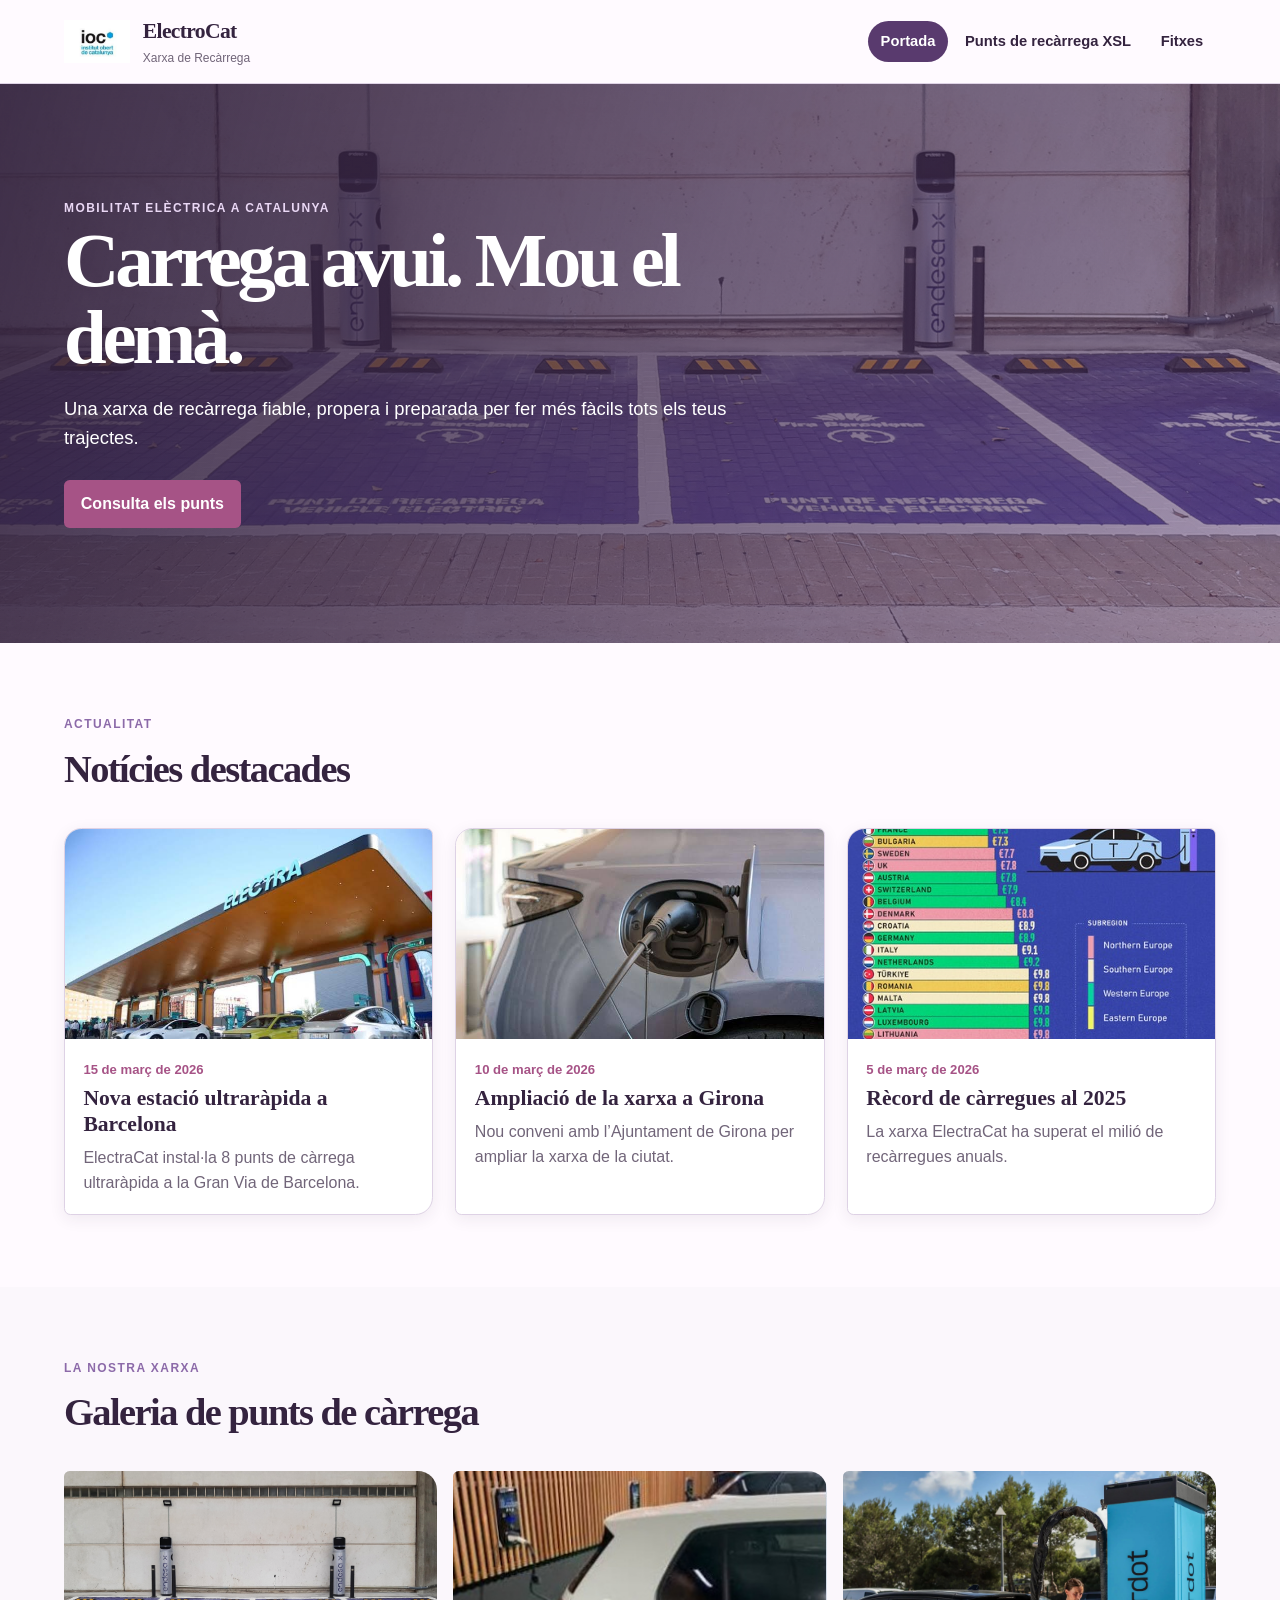
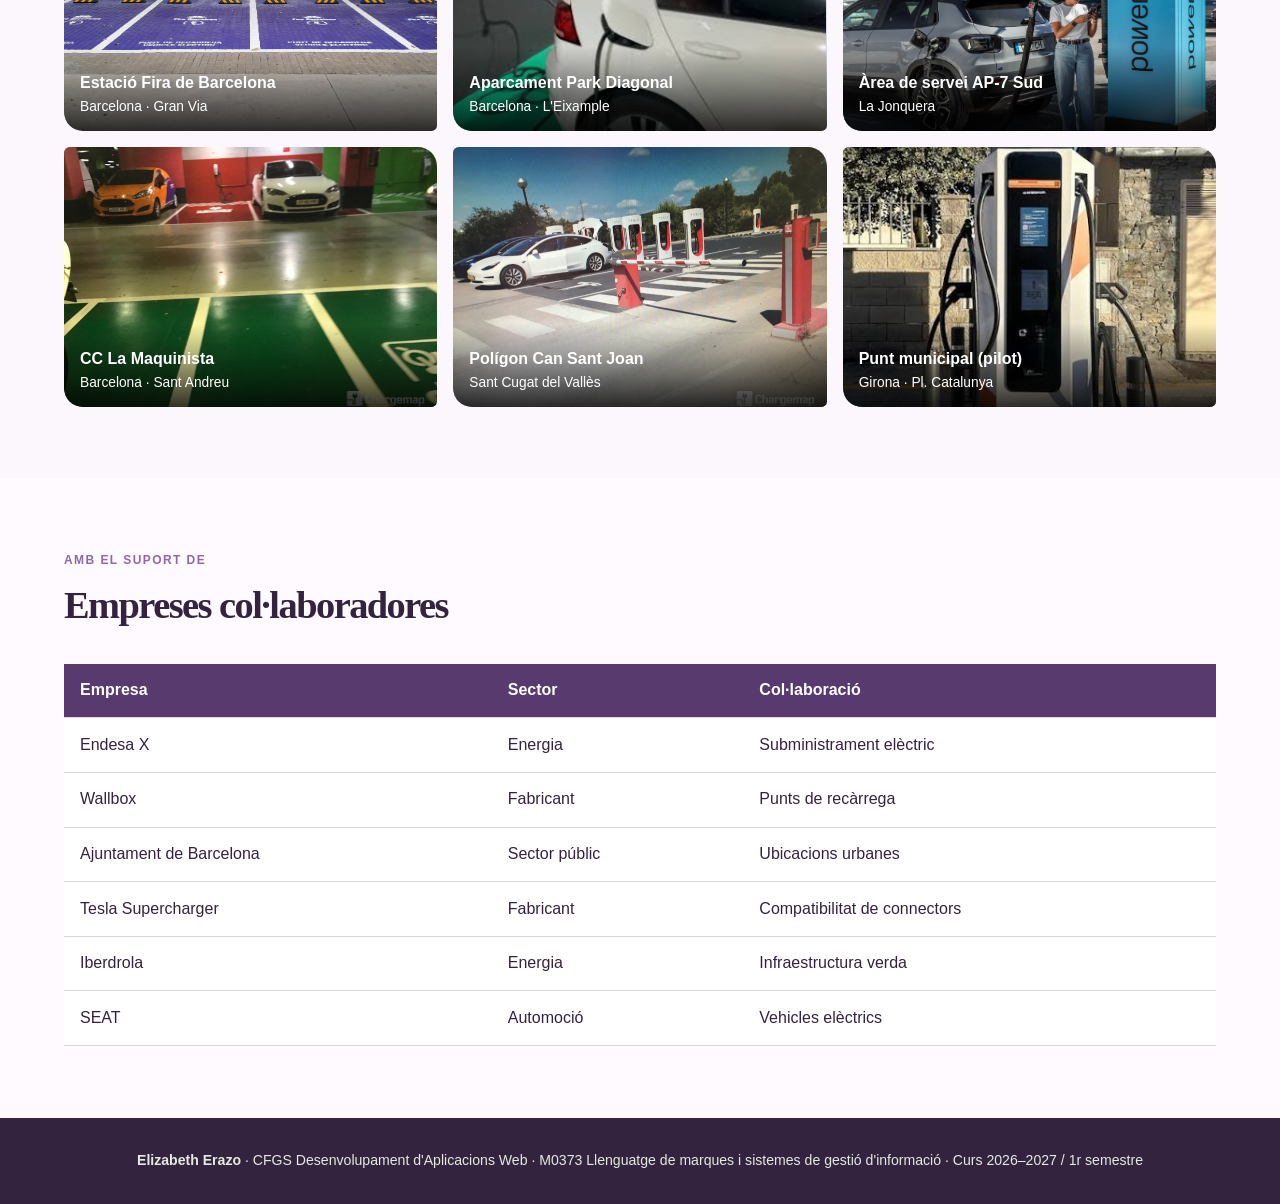
==== index.html @ 40fdbb2b "feat(imp) implementation web ElectroCat work ioc)" ====
<!doctype html>
<html lang="ca">
<head>
  <meta charset="utf-8">
  <meta name="viewport" content="width=device-width, initial-scale=1">
  <meta name="description" content="ElectroCat, xarxa de punts de recàrrega de vehicles elèctrics.">
  <title>ElectroCat | Xarxa de Recàrrega</title>
  <link rel="stylesheet" href="CSS/styles.css">
</head>
<body>
  <header class="site-header">
    <a class="brand" href="index.html" aria-label="ElectroCat, portada">
      <img src="imatges/logoIoc.jpg" alt="Logotip de l'IOC">
      <span><strong>ElectroCat</strong><small>Xarxa de Recàrrega</small></span>
    </a>
    <nav aria-label="Navegació principal">
      <a class="active" aria-current="page" href="index.html">Portada</a>
      <a href="electracat_erazo.xml">Punts de recàrrega XSL</a>
      <a href="fitxes.html">Fitxes</a>
    </nav>
  </header>

  <main>
    <section class="hero" aria-labelledby="hero-title">
      <p class="eyebrow">Mobilitat elèctrica a Catalunya</p>
      <h1 id="hero-title">Carrega avui. Mou el demà.</h1>
      <p>Una xarxa de recàrrega fiable, propera i preparada per fer més fàcils tots els teus trajectes.</p>
      <a class="button" href="fitxes.html">Consulta els punts</a>
    </section>

    <section class="content-section" aria-labelledby="noticies-title">
      <div class="section-heading"><p class="eyebrow">Actualitat</p><h2 id="noticies-title">Notícies destacades</h2></div>
      <div class="news-grid">
        <article class="news-card">
          <img src="imatges/noticia1.jpg" alt="Punt de recàrrega per a vehicles elèctrics">
          <div><time datetime="2026-03-15">15 de març de 2026</time><h3>Nova estació ultraràpida a Barcelona</h3><p>ElectraCat instal·la 8 punts de càrrega ultraràpida a la Gran Via de Barcelona.</p></div>
        </article>
        <article class="news-card">
          <img src="imatges/noticia2.jpg" alt="Vehicles carregant en una estació">
          <div><time datetime="2026-03-10">10 de març de 2026</time><h3>Ampliació de la xarxa a Girona</h3><p>Nou conveni amb l’Ajuntament de Girona per ampliar la xarxa de la ciutat.</p></div>
        </article>
        <article class="news-card">
          <img src="imatges/noticia3.jpg" alt="Vehicle elèctric connectat a un carregador">
          <div><time datetime="2026-03-05">5 de març de 2026</time><h3>Rècord de càrregues al 2025</h3><p>La xarxa ElectraCat ha superat el milió de recàrregues anuals.</p></div>
        </article>
      </div>
    </section>

    <section class="content-section pale" aria-labelledby="galeria-title">
      <div class="section-heading"><p class="eyebrow">La nostra xarxa</p><h2 id="galeria-title">Galeria de punts de càrrega</h2></div>
      <div class="gallery">
        <figure><img src="imatges/E001.jpg" alt="Estació Fira de Barcelona"><figcaption><strong>Estació Fira de Barcelona</strong><span>Barcelona · Gran Via</span></figcaption></figure>
        <figure><img src="imatges/E002.jpg" alt="Aparcament Park Diagonal"><figcaption><strong>Aparcament Park Diagonal</strong><span>Barcelona · L'Eixample</span></figcaption></figure>
        <figure><img src="imatges/E003.jpg" alt="Àrea de servei AP-7 Sud"><figcaption><strong>Àrea de servei AP-7 Sud</strong><span>La Jonquera</span></figcaption></figure>
        <figure><img src="imatges/E004.jpg" alt="CC La Maquinista"><figcaption><strong>CC La Maquinista</strong><span>Barcelona · Sant Andreu</span></figcaption></figure>
        <figure><img src="imatges/E005.jpg" alt="Polígon Can Sant Joan"><figcaption><strong>Polígon Can Sant Joan</strong><span>Sant Cugat del Vallès</span></figcaption></figure>
        <figure><img src="imatges/E006.jpg" alt="Punt municipal pilot"><figcaption><strong>Punt municipal (pilot)</strong><span>Girona · Pl. Catalunya</span></figcaption></figure>
      </div>
    </section>

    <section class="content-section" aria-labelledby="empreses-title">
      <div class="section-heading"><p class="eyebrow">Amb el suport de</p><h2 id="empreses-title">Empreses col·laboradores</h2></div>
      <div class="table-wrap"><table><thead><tr><th>Empresa</th><th>Sector</th><th>Col·laboració</th></tr></thead><tbody>
        <tr><td>Endesa X</td><td>Energia</td><td>Subministrament elèctric</td></tr>
        <tr><td>Wallbox</td><td>Fabricant</td><td>Punts de recàrrega</td></tr>
        <tr><td>Ajuntament de Barcelona</td><td>Sector públic</td><td>Ubicacions urbanes</td></tr>
        <tr><td>Tesla Supercharger</td><td>Fabricant</td><td>Compatibilitat de connectors</td></tr>
        <tr><td>Iberdrola</td><td>Energia</td><td>Infraestructura verda</td></tr>
        <tr><td>SEAT</td><td>Automoció</td><td>Vehicles elèctrics</td></tr>
      </tbody></table></div>
    </section>
  </main>
  <footer><p><strong>Elizabeth Erazo</strong> · CFGS Desenvolupament d'Aplicacions Web · M0373 Llenguatge de marques i sistemes de gestió d'informació · Curs 2026–2027 / 1r semestre</p></footer>
</body>
</html>
---- CSS/styles.css ----
:root {
  --ink: #34233f;
  --forest: #593a6e;
  --moss: #8c6aa9;
  --sage: #e7dcf0;
  --cream: #fbf7fc;
  --sand: #f0e5f5;
  --terracotta: #a65386;
  --line: #ded2e5;
  --muted: #716579;
  --paper: #fffaff;
}

* {
  box-sizing: border-box;
}

body {
  margin: 0;
  color: var(--ink);
  background: var(--paper);
  font-family: Arial, Helvetica, sans-serif;
  line-height: 1.55;
}

.site-header {
  display: flex;
  align-items: center;
  justify-content: space-between;
  gap: 2rem;
  min-height: 84px;
  padding: 12px max(5vw, 1.5rem);
  border-bottom: 1px solid var(--line);
  background: rgba(255, 250, 255, .96);
  position: sticky;
  top: 0;
  z-index: 5;
}

.brand {
  display: flex;
  align-items: center;
  gap: .8rem;
  color: var(--ink);
  text-decoration: none;
}

.brand img {
  width: 66px;
  height: 43px;
  object-fit: contain;
}

.brand strong,
.brand small,
.gallery strong,
.gallery span {
  display: block;
}

.brand strong {
  font-family: Georgia, "Times New Roman", serif;
  font-size: 1.35rem;
  letter-spacing: -.03em;
}

.brand small {
  color: var(--muted);
  font-size: .75rem;
}

nav {
  display: flex;
  flex-wrap: wrap;
  gap: .25rem;
}

nav a {
  padding: .55rem .8rem;
  border-radius: 99px;
  color: var(--ink);
  font-size: .92rem;
  font-weight: 700;
  text-decoration: none;
}

nav a:hover,
nav a.active {
  background: var(--forest);
  color: white;
}

.hero {
  min-height: 440px;
  padding: clamp(4rem, 9vw, 8rem) max(5vw, 1.5rem);
  color: white;
  background:
    linear-gradient(105deg, rgba(52, 35, 63, .92), rgba(89, 58, 110, .5)),
    url("../imatges/E001.jpg") center / cover;
}

.hero > * {
  max-width: 720px;
}

.eyebrow {
  margin: 0 0 .35rem;
  color: var(--moss);
  font-size: .75rem;
  font-weight: 800;
  letter-spacing: .12em;
  text-transform: uppercase;
}

.hero .eyebrow {
  color: #ead8f5;
}

.hero h1 {
  margin: .1rem 0 1rem;
  font-family: Georgia, "Times New Roman", serif;
  font-size: clamp(2.7rem, 6vw, 5rem);
  line-height: 1;
  letter-spacing: -.055em;
}

.hero p:not(.eyebrow) {
  margin-bottom: 1.75rem;
  font-size: 1.15rem;
}

.button {
  display: inline-block;
  padding: .72rem 1.05rem;
  border-radius: .35rem;
  background: var(--terracotta);
  color: white;
  font-weight: 800;
  text-decoration: none;
}

.button:hover {
  background: #86416d;
}

.content-section {
  max-width: 1500px;
  margin: auto;
  padding: 4.5rem max(5vw, 1.5rem);
}

.pale {
  max-width: none;
  background: var(--cream);
}

.section-heading {
  margin-bottom: 1.8rem;
}

.section-heading h2 {
  margin: 0;
  font-family: Georgia, "Times New Roman", serif;
  font-size: clamp(2rem, 3vw, 2.8rem);
  letter-spacing: -.04em;
}

.news-grid {
  display: grid;
  grid-template-columns: repeat(3, 1fr);
  gap: 1.4rem;
}

.news-card {
  overflow: hidden;
  border: 1px solid var(--line);
  border-radius: 1.1rem .4rem 1.1rem .4rem;
  background: white;
  box-shadow: 0 4px 16px rgba(52, 35, 63, .08);
}

.news-card img {
  display: block;
  width: 100%;
  height: 210px;
  object-fit: cover;
}

.news-card div {
  padding: 1.15rem;
}

.news-card h3 {
  margin: .25rem 0 .55rem;
  font-family: Georgia, "Times New Roman", serif;
  font-size: 1.35rem;
  line-height: 1.18;
}

.news-card p {
  margin: 0;
  color: var(--muted);
}

time {
  color: var(--terracotta);
  font-size: .82rem;
  font-weight: 750;
}

.gallery {
  display: grid;
  grid-template-columns: repeat(3, 1fr);
  gap: 1rem;
}

.gallery figure {
  position: relative;
  height: 260px;
  margin: 0;
  overflow: hidden;
  border-radius: .35rem 1.2rem .35rem 1.2rem;
  background: var(--ink);
}

.gallery img {
  width: 100%;
  height: 100%;
  object-fit: cover;
  transition: transform .25s;
}

.gallery figure:hover img {
  transform: scale(1.04);
}

.gallery figcaption {
  position: absolute;
  inset: auto 0 0;
  padding: 1.5rem 1rem .9rem;
  color: white;
  background: linear-gradient(transparent, rgba(0, 0, 0, .8));
}

.gallery span {
  font-size: .86rem;
}

.table-wrap {
  overflow-x: auto;
}

table {
  width: 100%;
  border-collapse: collapse;
  background: white;
}

th,
td {
  padding: .9rem 1rem;
  border-bottom: 1px solid var(--line);
  text-align: left;
}

th {
  background: var(--forest);
  color: white;
}

footer {
  padding: 2rem max(5vw, 1.5rem);
  background: var(--ink);
  color: #e5eadf;
  font-size: .88rem;
  text-align: center;
}

footer p {
  margin: 0;
}

@media (max-width: 780px) {
  .site-header {
    position: static;
    flex-direction: column;
    align-items: flex-start;
    gap: .7rem;
  }

  .news-grid,
  .gallery {
    grid-template-columns: 1fr;
  }

  .gallery figure {
    height: 230px;
  }

  .content-section {
    padding-block: 3rem;
  }
}
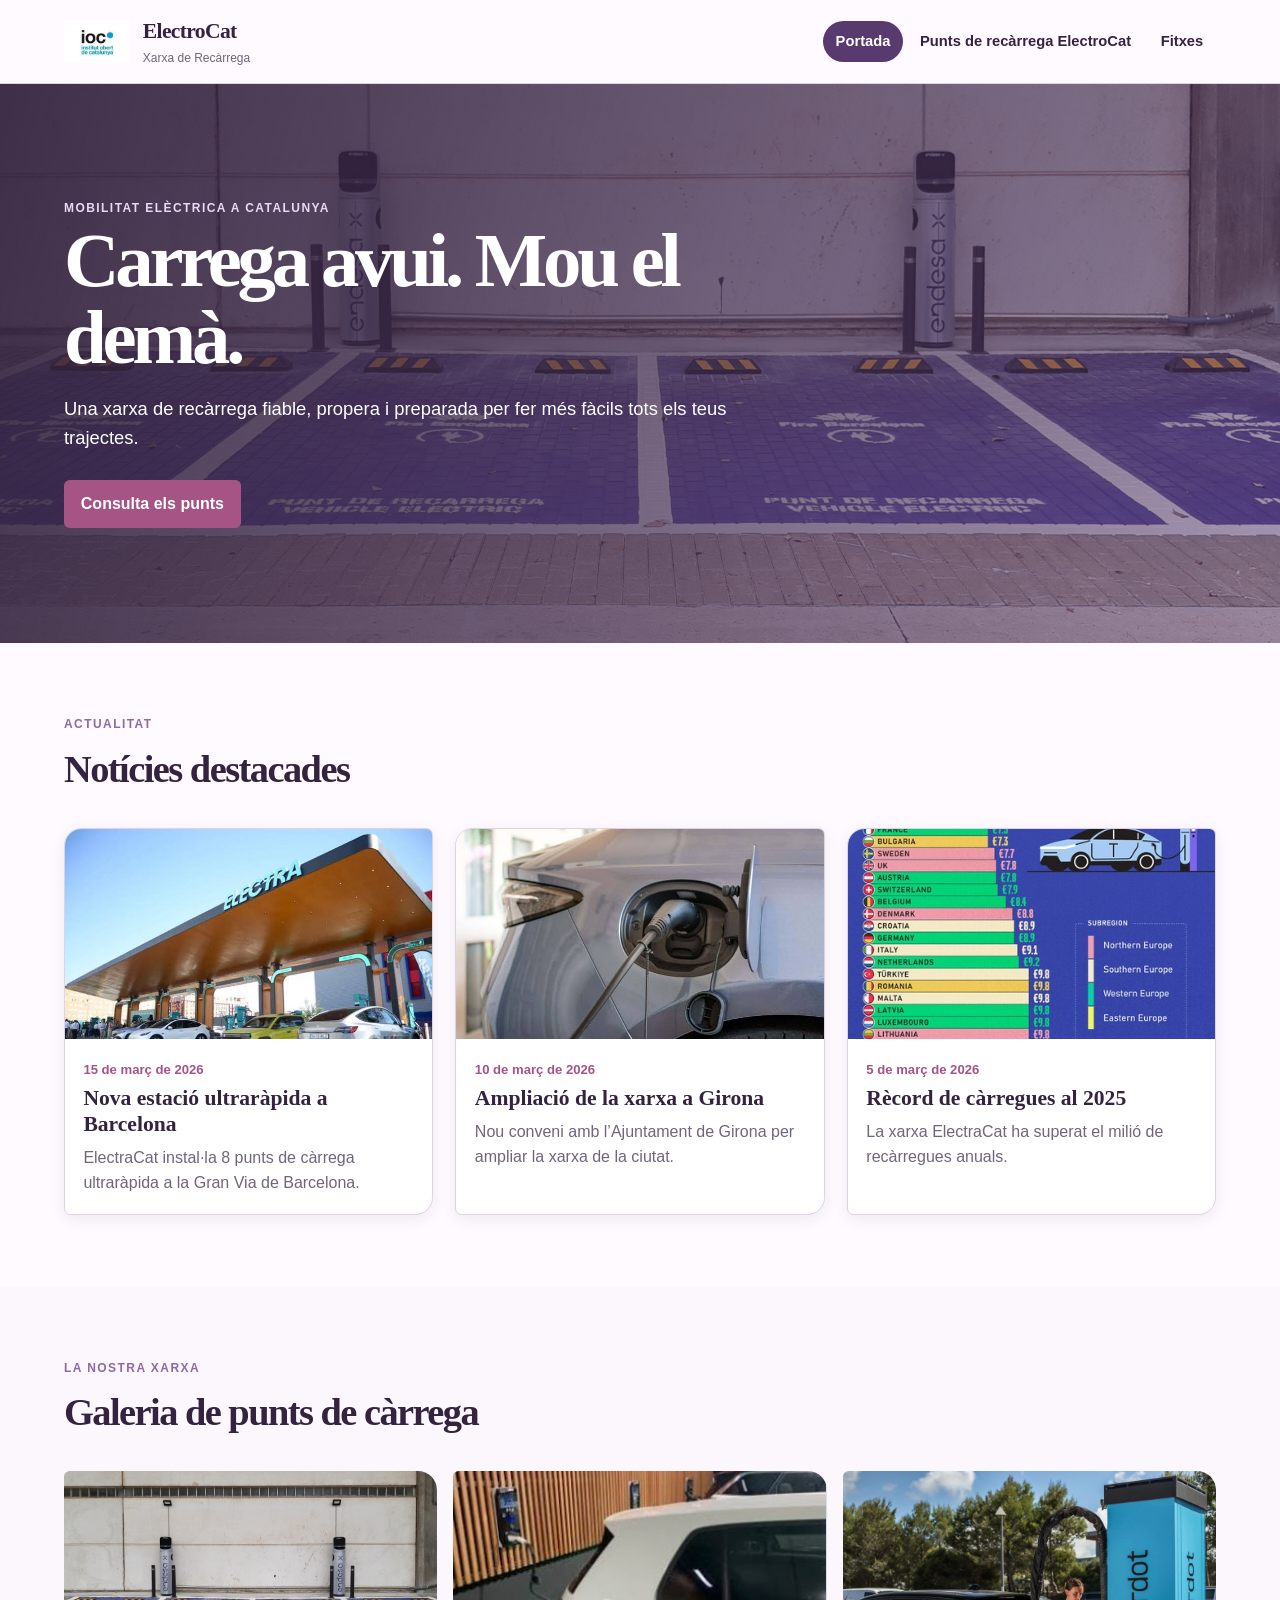
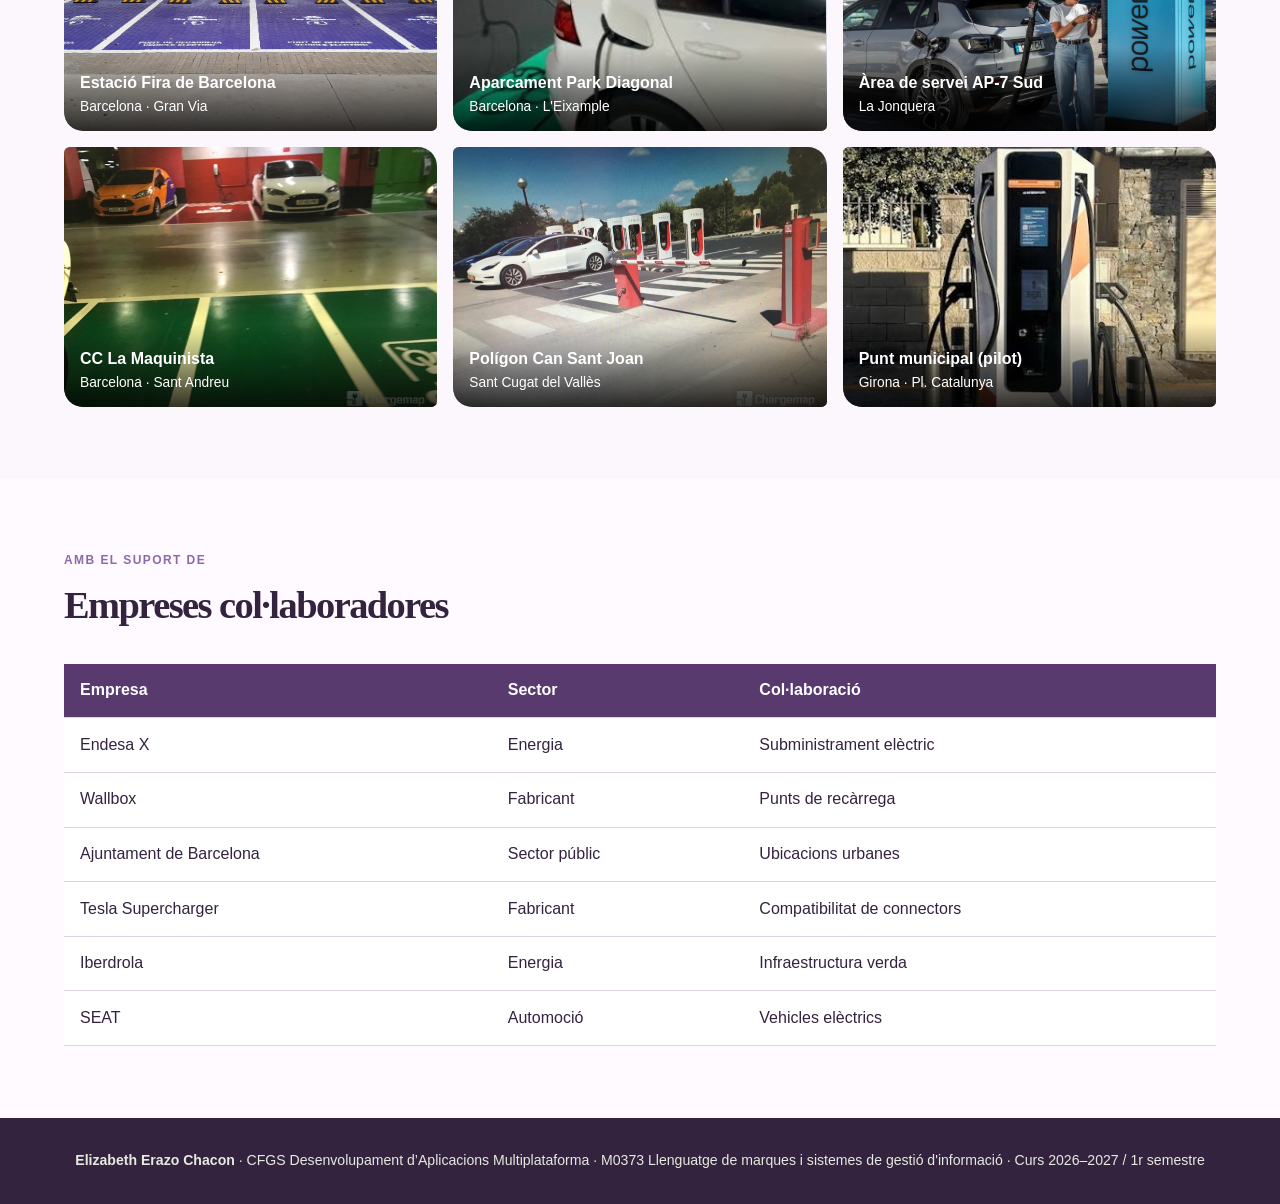
==== commit a8cfb2d9: "feat(add) add details, and readme" ====
--- a/index.html
+++ b/index.html
@@ -15,7 +15,7 @@
     </a>
     <nav aria-label="Navegació principal">
       <a class="active" aria-current="page" href="index.html">Portada</a>
-      <a href="electracat_erazo.xml">Punts de recàrrega XSL</a>
+      <a href="electracat_erazo.xml">Punts de recàrrega ElectroCat</a>
       <a href="fitxes.html">Fitxes</a>
     </nav>
   </header>
@@ -70,6 +70,6 @@
       </tbody></table></div>
     </section>
   </main>
-  <footer><p><strong>Elizabeth Erazo</strong> · CFGS Desenvolupament d'Aplicacions Web · M0373 Llenguatge de marques i sistemes de gestió d'informació · Curs 2026–2027 / 1r semestre</p></footer>
+  <footer><p><strong>Elizabeth Erazo Chacon</strong> · CFGS Desenvolupament d’Aplicacions Multiplataforma · M0373 Llenguatge de marques i sistemes de gestió d'informació · Curs 2026–2027 / 1r semestre</p></footer>
 </body>
 </html>
